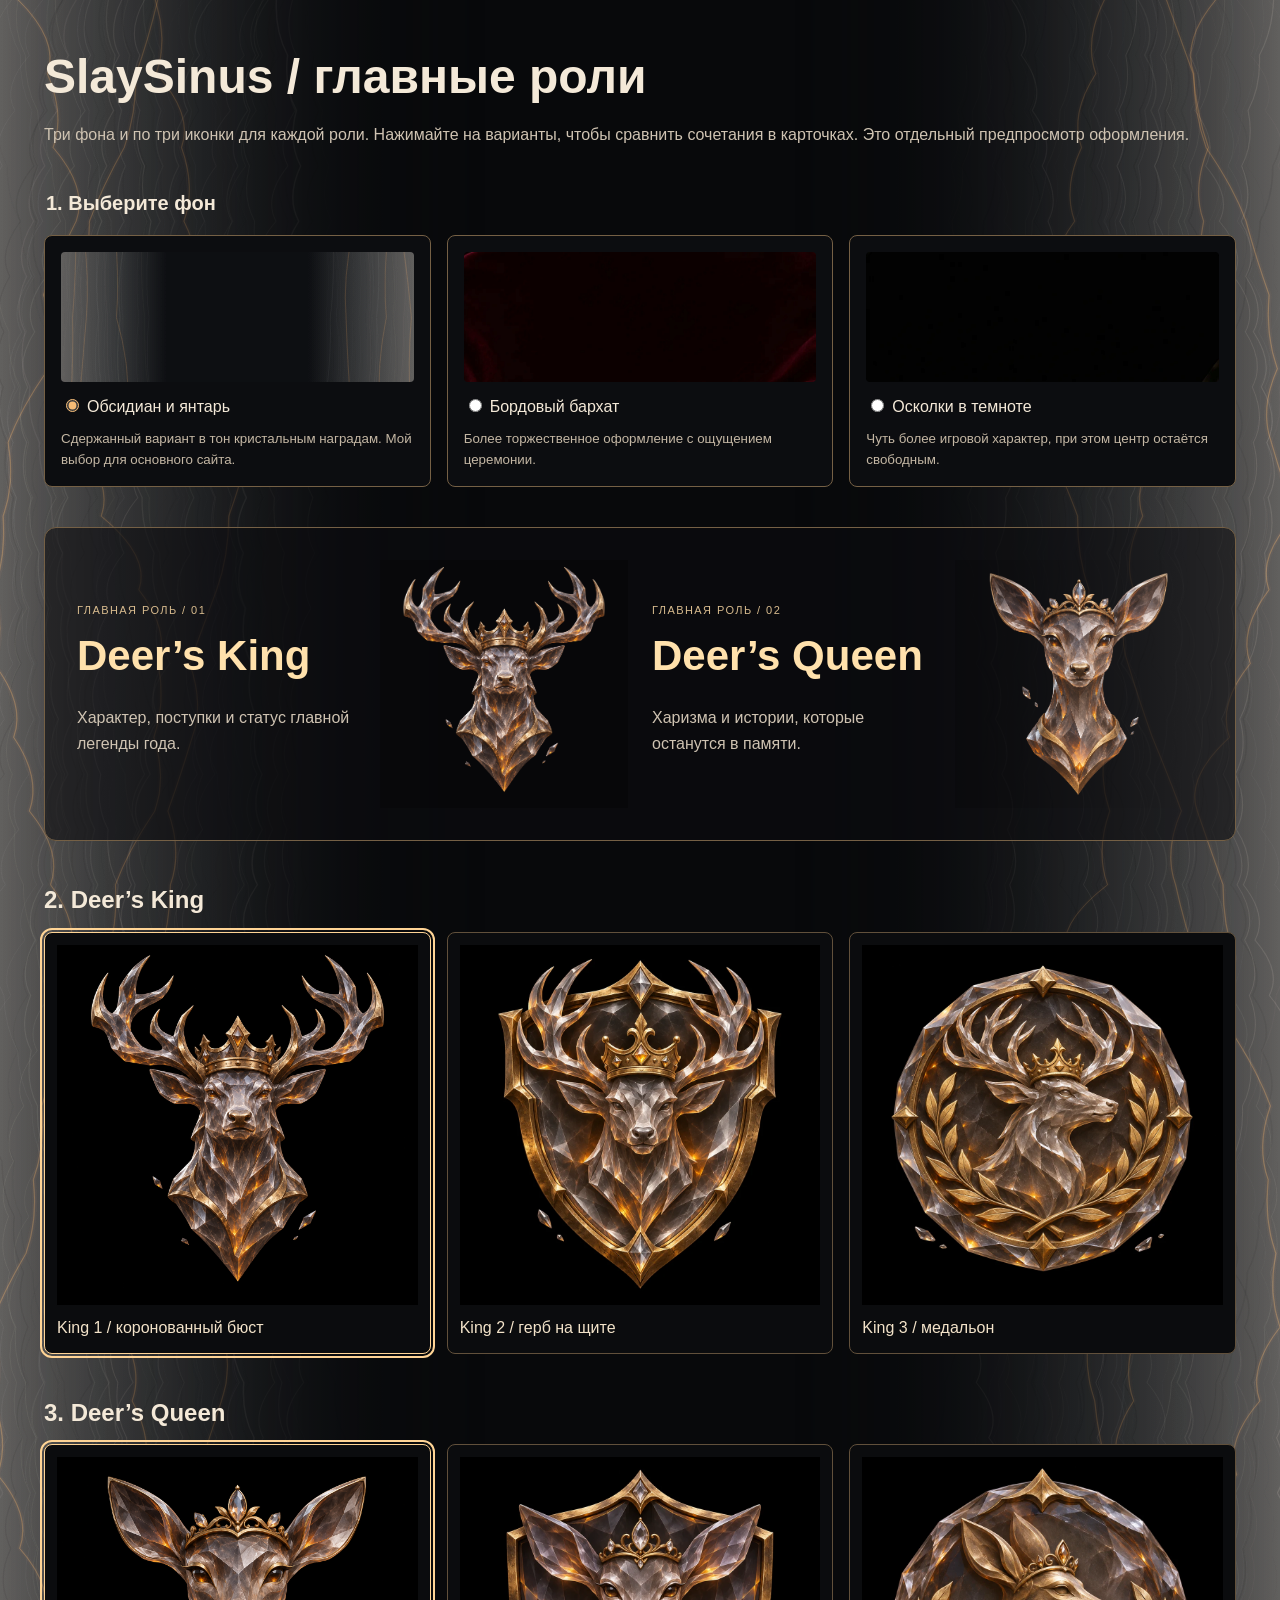
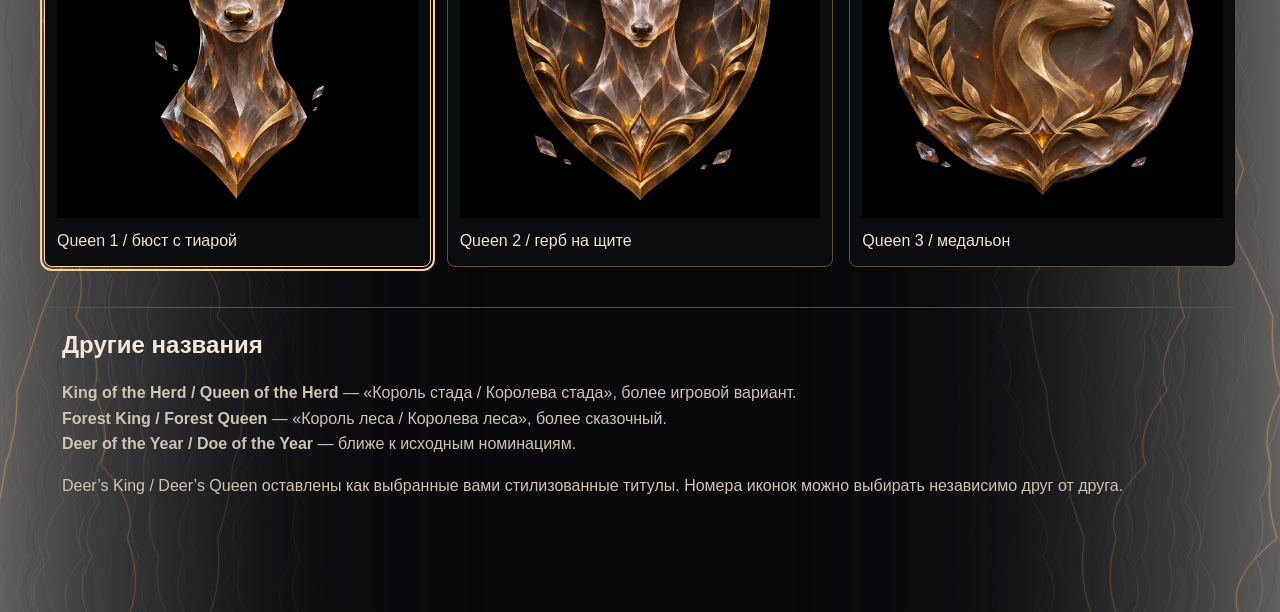
==== slaysinus/materials/royal-options/index.html @ a183682e "Обновление проекта SlaySinus" ====
<!doctype html>
<html lang="ru"><head><meta charset="utf-8"><meta name="viewport" content="width=device-width,initial-scale=1"><title>SlaySinus — варианты оформления</title>
<style>
*{box-sizing:border-box}body{margin:0;color:#f4e9d8;background:linear-gradient(#08090b99,#08090bcc),var(--paper) center top/cover fixed,#08090b;font-family:Arial,sans-serif;line-height:1.6}main{max-width:1240px;margin:auto;padding:48px 24px 80px}h1{font-size:clamp(28px,5vw,48px);line-height:1.2;margin:0 0 16px}h2{font-size:24px;margin:0 0 12px}p{color:#cfc3b2}fieldset{border:0;padding:0;margin:40px 0}legend{font-size:20px;font-weight:700;margin-bottom:16px}.backgrounds,.icons{display:grid;grid-template-columns:repeat(3,minmax(0,1fr));gap:16px}.background{display:block;padding:16px;border:1px solid #756045;border-radius:8px;background:#0c0d10;cursor:pointer}.background img{display:block;width:100%;height:130px;object-fit:cover;margin-bottom:12px;border-radius:4px}.background input{accent-color:#f5bb76;margin-right:8px}.background small{display:block;color:#c4b7a4;margin-top:8px}.pair{display:grid;grid-template-columns:1fr 1fr;gap:24px;margin:40px 0;padding:32px;border:1px solid #756045;border-radius:12px;background:#0c0d1099}.role{min-width:0;display:grid;grid-template-columns:1fr 45%;align-items:center;gap:16px}.role h2{font-size:clamp(25px,3.5vw,42px);color:#ffe1ac}.role img{width:100%;aspect-ratio:1;object-fit:contain;mix-blend-mode:screen}.role span{font-size:11px;text-transform:uppercase;letter-spacing:.13em;color:#d9bc8f}.icon-option{display:block;width:100%;border:1px solid #61503b;border-radius:8px;background:#0b0c0e;color:#f3e3c9;padding:12px;text-align:left;cursor:pointer;font:inherit}.icon-option img{display:block;width:100%;aspect-ratio:1;object-fit:contain}.icon-option[aria-pressed=true]{border-color:#ffd495;outline:2px solid #ffd495;outline-offset:2px}.icon-option span{display:block;margin-top:10px}button:focus-visible,input:focus-visible,a:focus-visible{outline:3px solid #ffce8a;outline-offset:4px}.download{color:#efc18a}.note{padding:18px;border-top:1px solid #655039;margin-top:40px}section{margin-top:40px}@media(max-width:600px){main{padding:32px 20px}.backgrounds{grid-template-columns:1fr}.pair{grid-template-columns:1fr;padding:20px;gap:24px}.icons{gap:8px}.icon-option{padding:6px;font-size:12px}.role h2{font-size:30px}.background img{height:140px}}
</style><style>body{background:#08090b;isolation:isolate}body::before{content:"";position:fixed;inset:0;z-index:-1;pointer-events:none;background:linear-gradient(#08090b1a,#08090b33),var(--paper) center/100% 100% no-repeat;filter:brightness(3.5) saturate(1.18)}.background img{filter:brightness(3.5) saturate(1.18)}</style><style>body{position:relative;min-height:100vh}body::before{position:absolute;background:var(--paper) center top/100% 100% no-repeat;filter:brightness(1.65);-webkit-mask-image:linear-gradient(to right,#000,rgba(0,0,0,.4) 20%,transparent 38%,transparent 62%,rgba(0,0,0,.4) 80%,#000);mask-image:linear-gradient(to right,#000,rgba(0,0,0,.4) 20%,transparent 38%,transparent 62%,rgba(0,0,0,.4) 80%,#000)}.background img{filter:brightness(1.65)}</style></head><body><main>
<h1>SlaySinus / главные роли</h1><p>Три фона и по три иконки для каждой роли. Нажимайте на варианты, чтобы сравнить сочетания в карточках. Это отдельный предпросмотр оформления.</p>
<fieldset><legend>1. Выберите фон</legend><div class="backgrounds">
<label class="background"><img src="../../site/assets/design-options/obsidian-continuous.svg" alt="Тёмный камень с янтарными прожилками"><input name="background" type="radio" value="stone" checked>Обсидиан и янтарь<small>Сдержанный вариант в тон кристальным наградам. Мой выбор для основного сайта.</small></label>
<label class="background"><img src="../../site/assets/design-options/background-burgundy.webp" alt="Тёмная бордовая ткань"><input name="background" type="radio" value="burgundy">Бордовый бархат<small>Более торжественное оформление с ощущением церемонии.</small></label>
<label class="background"><img src="../../site/assets/design-options/background-shards.webp" alt="Редкие кристальные осколки на чёрном фоне"><input name="background" type="radio" value="shards">Осколки в темноте<small>Чуть более игровой характер, при этом центр остаётся свободным.</small></label>
</div></fieldset>
<div class="pair" aria-label="Предпросмотр главных ролей"><article class="role"><div><span>Главная роль / 01</span><h2>Deer’s King</h2><p>Характер, поступки и статус главной легенды года.</p></div><img id="king-preview" src="../../site/assets/design-options/king-1-hq.webp" alt="Иконка Deer’s King"></article><article class="role"><div><span>Главная роль / 02</span><h2>Deer’s Queen</h2><p>Харизма и истории, которые останутся в памяти.</p></div><img id="queen-preview" src="../../site/assets/design-options/queen-1-hq.webp" alt="Иконка Deer’s Queen"></article></div>
<section aria-labelledby="king-title"><h2 id="king-title">2. Deer’s King</h2><div class="icons">
<button class="icon-option" data-role="king" data-variant="1" aria-pressed="true"><img src="../../site/assets/design-options/king-1-hq.webp" alt=""><span>King 1 / коронованный бюст</span></button>
<button class="icon-option" data-role="king" data-variant="2" aria-pressed="false"><img src="../../site/assets/design-options/king-2.webp" alt=""><span>King 2 / герб на щите</span></button>
<button class="icon-option" data-role="king" data-variant="3" aria-pressed="false"><img src="../../site/assets/design-options/king-3.webp" alt=""><span>King 3 / медальон</span></button>
</div></section>
<section aria-labelledby="queen-title"><h2 id="queen-title">3. Deer’s Queen</h2><div class="icons">
<button class="icon-option" data-role="queen" data-variant="1" aria-pressed="true"><img src="../../site/assets/design-options/queen-1-hq.webp" alt=""><span>Queen 1 / бюст с тиарой</span></button>
<button class="icon-option" data-role="queen" data-variant="2" aria-pressed="false"><img src="../../site/assets/design-options/queen-2.webp" alt=""><span>Queen 2 / герб на щите</span></button>
<button class="icon-option" data-role="queen" data-variant="3" aria-pressed="false"><img src="../../site/assets/design-options/queen-3.webp" alt=""><span>Queen 3 / медальон</span></button>
</div></section>
<div class="note"><h2>Другие названия</h2><p><strong>King of the Herd / Queen of the Herd</strong> — «Король стада / Королева стада», более игровой вариант.<br><strong>Forest King / Forest Queen</strong> — «Король леса / Королева леса», более сказочный.<br><strong>Deer of the Year / Doe of the Year</strong> — ближе к исходным номинациям.</p><p>Deer’s King / Deer’s Queen оставлены как выбранные вами стилизованные титулы. Номера иконок можно выбирать независимо друг от друга.</p></div>
</main><script>
const root='../../site/assets/design-options/';
function background(value){document.body.style.setProperty('--paper',`url("${root}${value==='stone'?'obsidian-continuous.svg':`background-${value}.webp`}")`)}
background('stone');
document.querySelectorAll('[name=background]').forEach(input=>input.addEventListener('change',()=>background(input.value)));
document.querySelectorAll('[data-role]').forEach(button=>button.addEventListener('click',()=>{const role=button.dataset.role;document.querySelectorAll(`[data-role=${role}]`).forEach(b=>b.setAttribute('aria-pressed',String(b===button)));document.getElementById(role+'-preview').src=`${root}${role}-${button.dataset.variant}${button.dataset.variant==='1'?'-hq':''}.webp`;}));
</script></body></html>
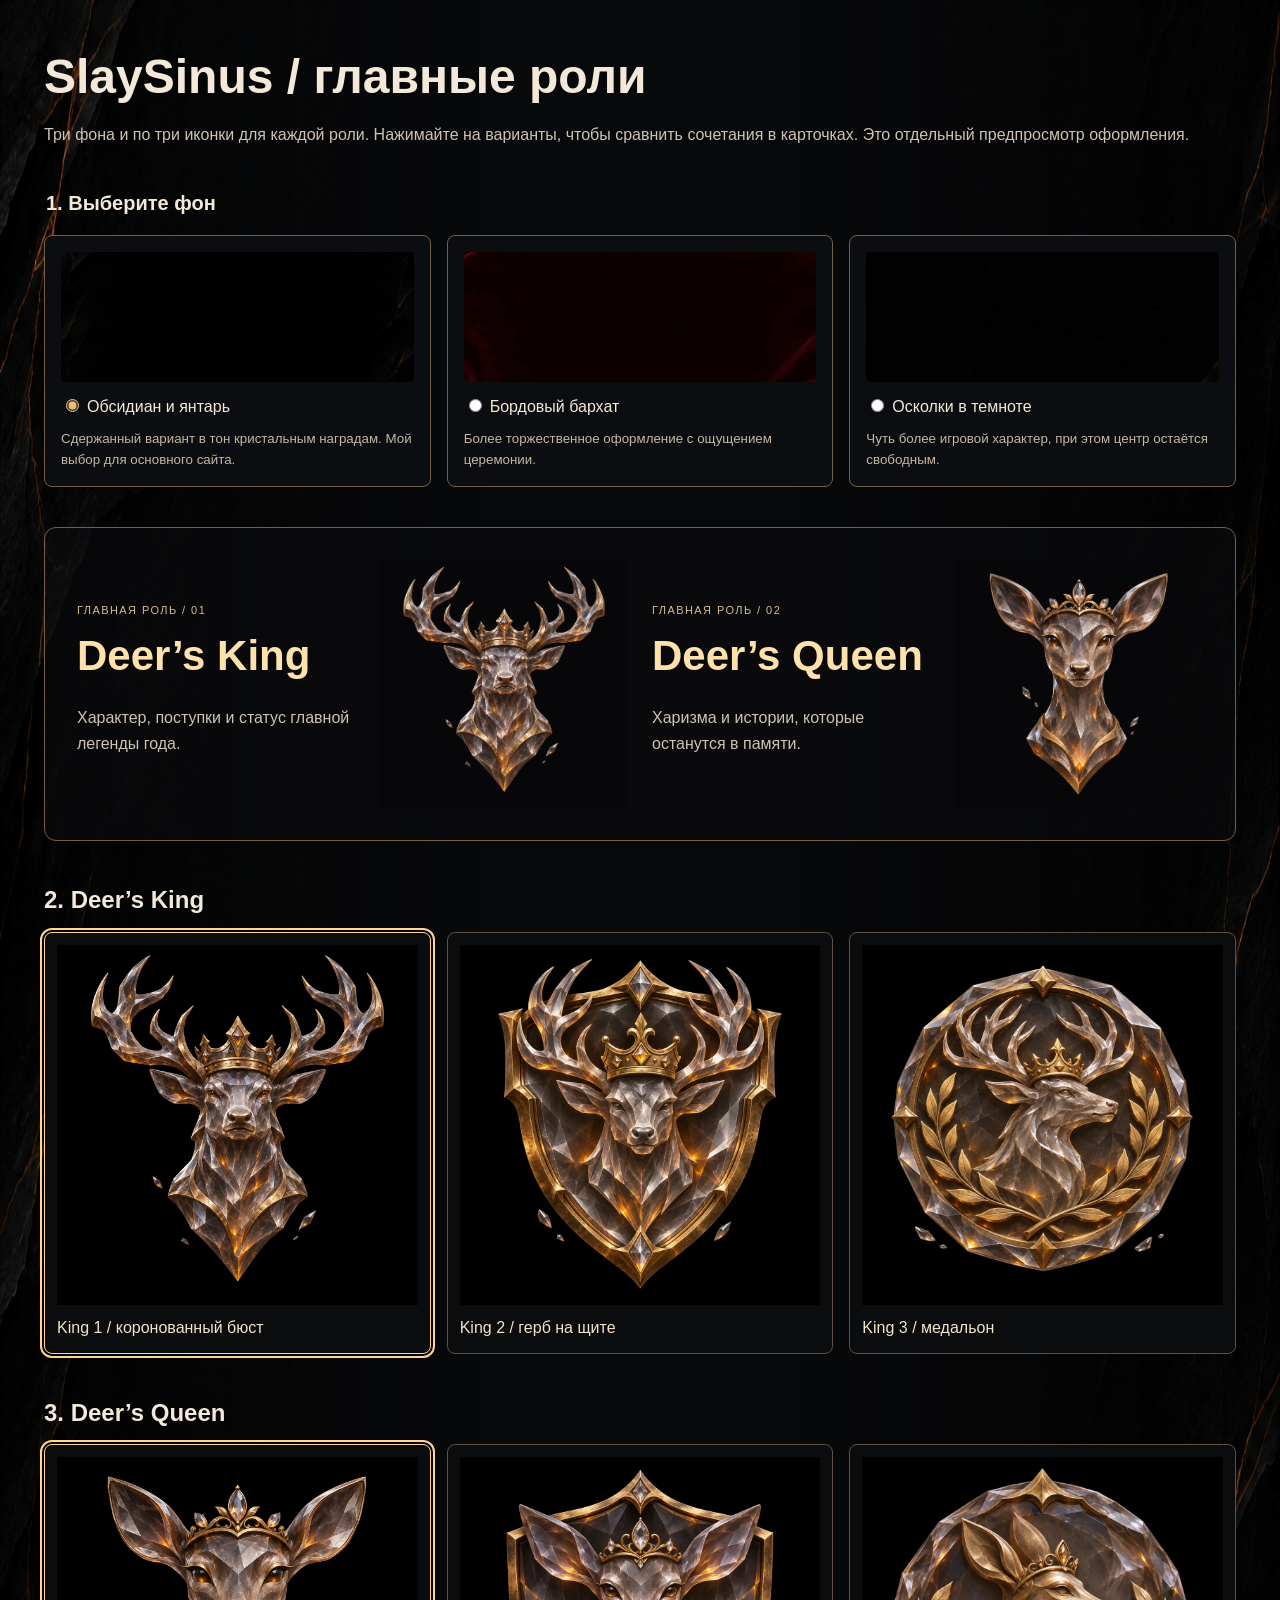
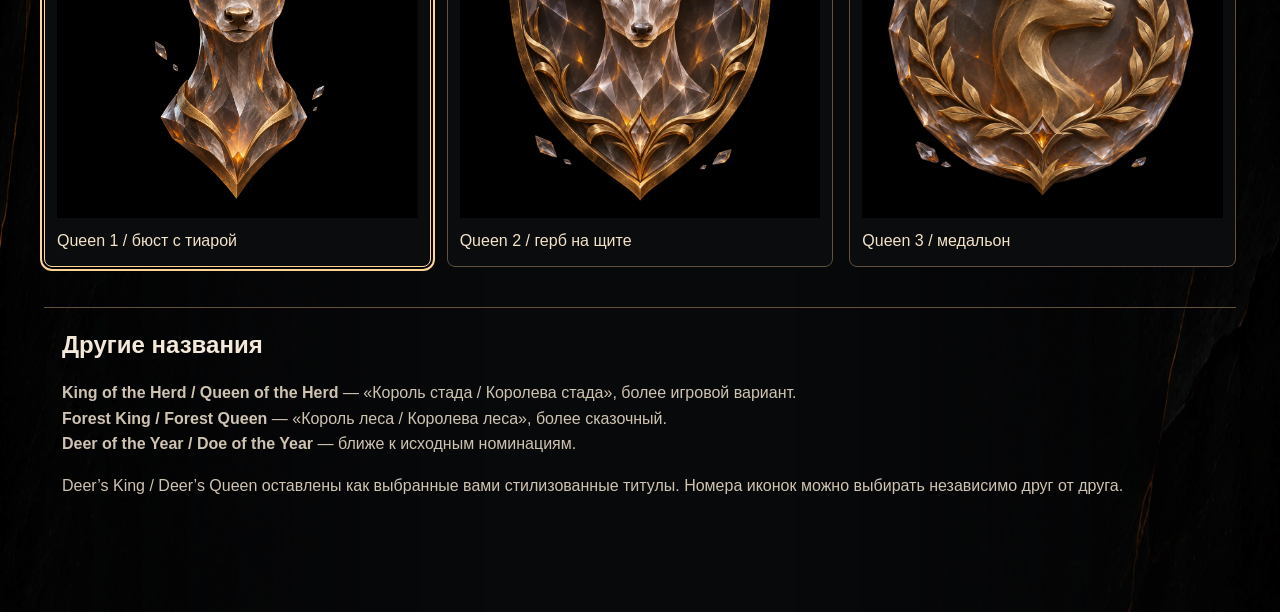
==== commit 365937e5: "obsid" ====
--- a/slaysinus/materials/royal-options/index.html
+++ b/slaysinus/materials/royal-options/index.html
@@ -5,7 +5,7 @@
 </style><style>body{background:#08090b;isolation:isolate}body::before{content:"";position:fixed;inset:0;z-index:-1;pointer-events:none;background:linear-gradient(#08090b1a,#08090b33),var(--paper) center/100% 100% no-repeat;filter:brightness(3.5) saturate(1.18)}.background img{filter:brightness(3.5) saturate(1.18)}</style><style>body{position:relative;min-height:100vh}body::before{position:absolute;background:var(--paper) center top/100% 100% no-repeat;filter:brightness(1.65);-webkit-mask-image:linear-gradient(to right,#000,rgba(0,0,0,.4) 20%,transparent 38%,transparent 62%,rgba(0,0,0,.4) 80%,#000);mask-image:linear-gradient(to right,#000,rgba(0,0,0,.4) 20%,transparent 38%,transparent 62%,rgba(0,0,0,.4) 80%,#000)}.background img{filter:brightness(1.65)}</style></head><body><main>
 <h1>SlaySinus / главные роли</h1><p>Три фона и по три иконки для каждой роли. Нажимайте на варианты, чтобы сравнить сочетания в карточках. Это отдельный предпросмотр оформления.</p>
 <fieldset><legend>1. Выберите фон</legend><div class="backgrounds">
-<label class="background"><img src="../../site/assets/design-options/obsidian-continuous.svg" alt="Тёмный камень с янтарными прожилками"><input name="background" type="radio" value="stone" checked>Обсидиан и янтарь<small>Сдержанный вариант в тон кристальным наградам. Мой выбор для основного сайта.</small></label>
+<label class="background"><img src="../../site/assets/design-options/background-stone-original-hq.png" alt="Тёмный камень с янтарными прожилками"><input name="background" type="radio" value="stone" checked>Обсидиан и янтарь<small>Сдержанный вариант в тон кристальным наградам. Мой выбор для основного сайта.</small></label>
 <label class="background"><img src="../../site/assets/design-options/background-burgundy.webp" alt="Тёмная бордовая ткань"><input name="background" type="radio" value="burgundy">Бордовый бархат<small>Более торжественное оформление с ощущением церемонии.</small></label>
 <label class="background"><img src="../../site/assets/design-options/background-shards.webp" alt="Редкие кристальные осколки на чёрном фоне"><input name="background" type="radio" value="shards">Осколки в темноте<small>Чуть более игровой характер, при этом центр остаётся свободным.</small></label>
 </div></fieldset>
@@ -23,7 +23,7 @@
 <div class="note"><h2>Другие названия</h2><p><strong>King of the Herd / Queen of the Herd</strong> — «Король стада / Королева стада», более игровой вариант.<br><strong>Forest King / Forest Queen</strong> — «Король леса / Королева леса», более сказочный.<br><strong>Deer of the Year / Doe of the Year</strong> — ближе к исходным номинациям.</p><p>Deer’s King / Deer’s Queen оставлены как выбранные вами стилизованные титулы. Номера иконок можно выбирать независимо друг от друга.</p></div>
 </main><script>
 const root='../../site/assets/design-options/';
-function background(value){document.body.style.setProperty('--paper',`url("${root}${value==='stone'?'obsidian-continuous.svg':`background-${value}.webp`}")`)}
+function background(value){document.body.style.setProperty('--paper',`url("${root}${value==='stone'?'background-stone-original-hq.png':`background-${value}.webp`}")`)}
 background('stone');
 document.querySelectorAll('[name=background]').forEach(input=>input.addEventListener('change',()=>background(input.value)));
 document.querySelectorAll('[data-role]').forEach(button=>button.addEventListener('click',()=>{const role=button.dataset.role;document.querySelectorAll(`[data-role=${role}]`).forEach(b=>b.setAttribute('aria-pressed',String(b===button)));document.getElementById(role+'-preview').src=`${root}${role}-${button.dataset.variant}${button.dataset.variant==='1'?'-hq':''}.webp`;}));
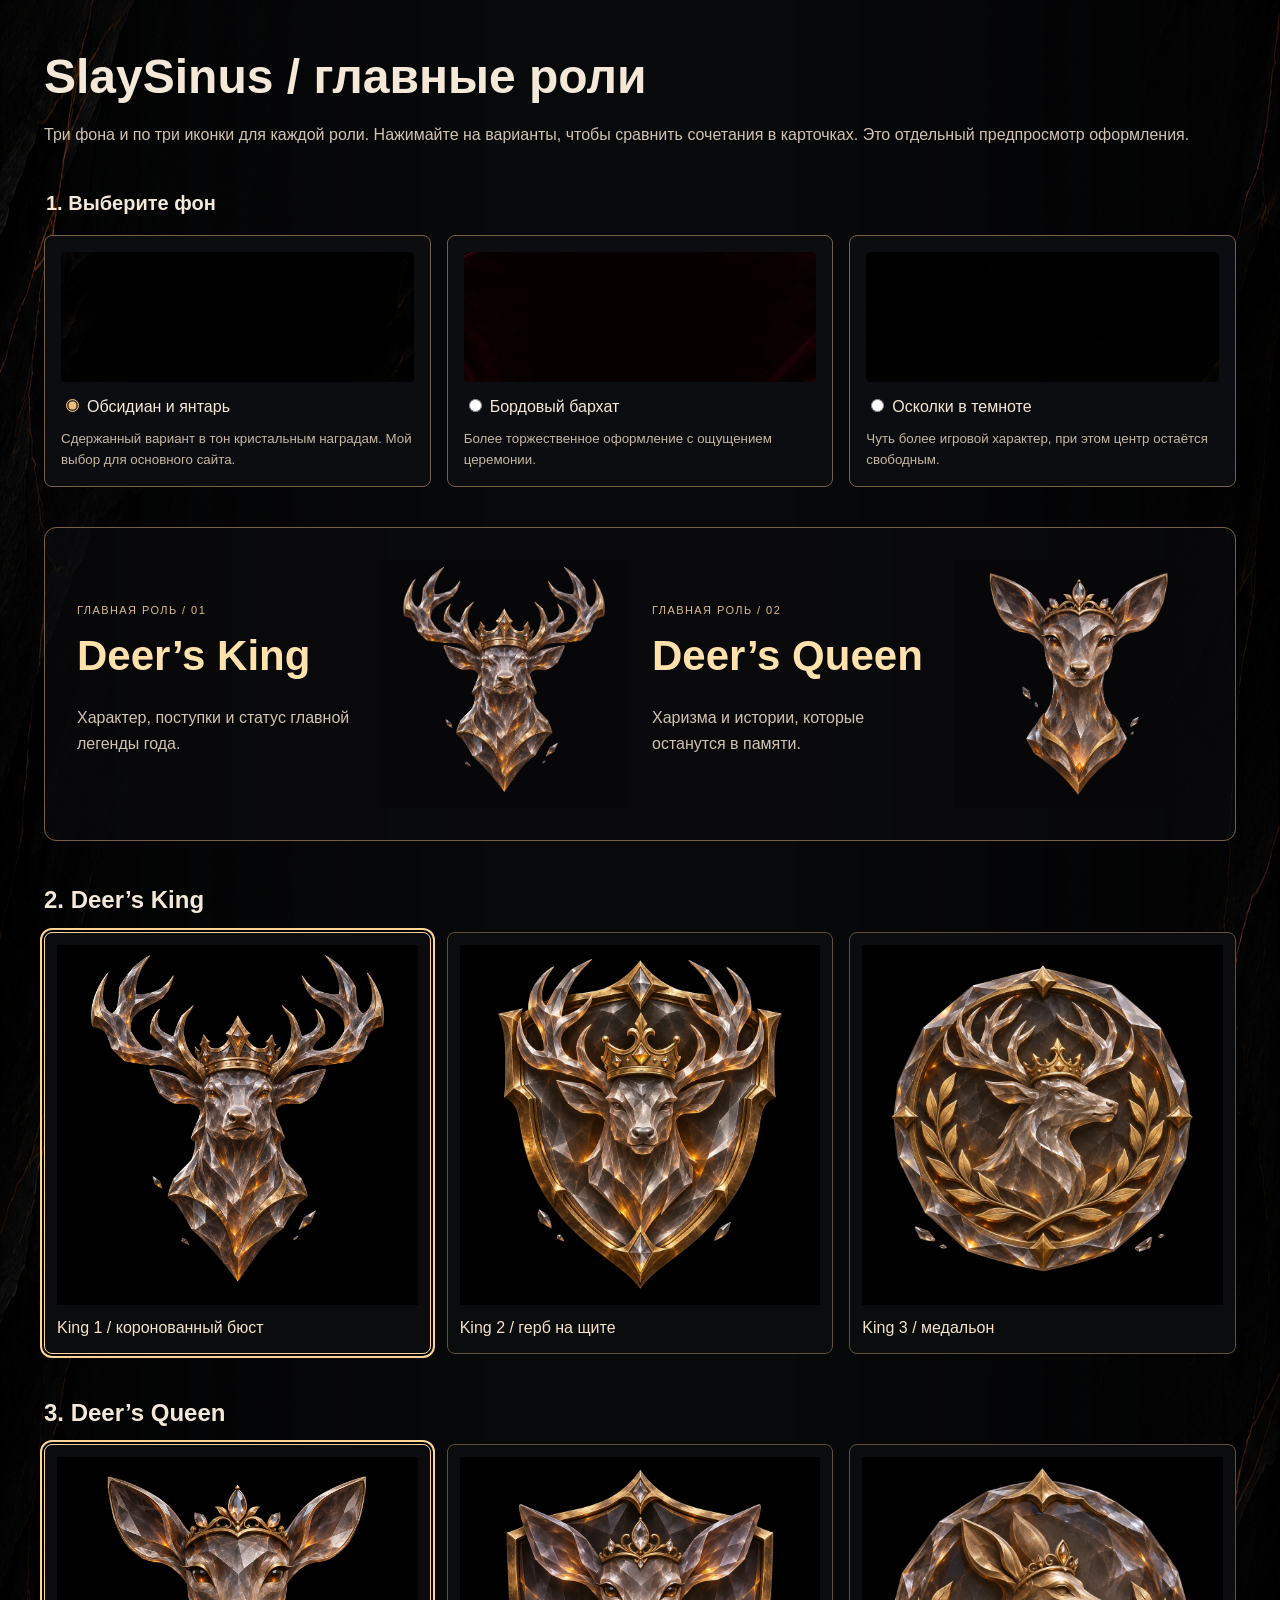
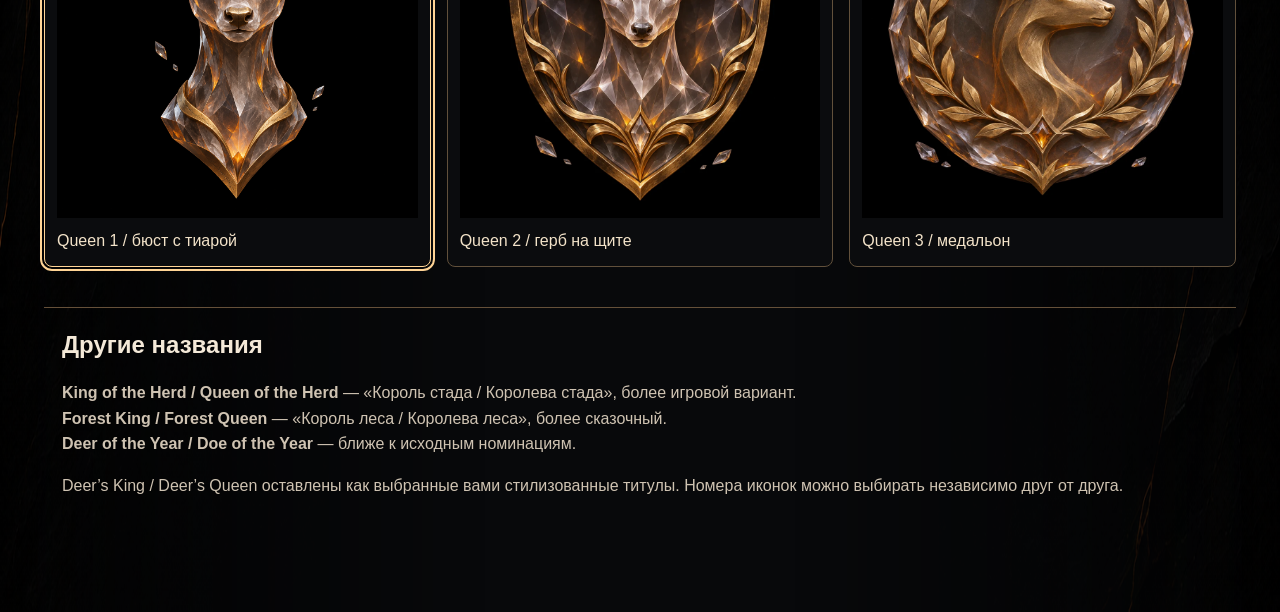
==== commit b2f5b816: "123123" ====
--- a/slaysinus/materials/royal-options/index.html
+++ b/slaysinus/materials/royal-options/index.html
@@ -2,10 +2,10 @@
 <html lang="ru"><head><meta charset="utf-8"><meta name="viewport" content="width=device-width,initial-scale=1"><title>SlaySinus — варианты оформления</title>
 <style>
 *{box-sizing:border-box}body{margin:0;color:#f4e9d8;background:linear-gradient(#08090b99,#08090bcc),var(--paper) center top/cover fixed,#08090b;font-family:Arial,sans-serif;line-height:1.6}main{max-width:1240px;margin:auto;padding:48px 24px 80px}h1{font-size:clamp(28px,5vw,48px);line-height:1.2;margin:0 0 16px}h2{font-size:24px;margin:0 0 12px}p{color:#cfc3b2}fieldset{border:0;padding:0;margin:40px 0}legend{font-size:20px;font-weight:700;margin-bottom:16px}.backgrounds,.icons{display:grid;grid-template-columns:repeat(3,minmax(0,1fr));gap:16px}.background{display:block;padding:16px;border:1px solid #756045;border-radius:8px;background:#0c0d10;cursor:pointer}.background img{display:block;width:100%;height:130px;object-fit:cover;margin-bottom:12px;border-radius:4px}.background input{accent-color:#f5bb76;margin-right:8px}.background small{display:block;color:#c4b7a4;margin-top:8px}.pair{display:grid;grid-template-columns:1fr 1fr;gap:24px;margin:40px 0;padding:32px;border:1px solid #756045;border-radius:12px;background:#0c0d1099}.role{min-width:0;display:grid;grid-template-columns:1fr 45%;align-items:center;gap:16px}.role h2{font-size:clamp(25px,3.5vw,42px);color:#ffe1ac}.role img{width:100%;aspect-ratio:1;object-fit:contain;mix-blend-mode:screen}.role span{font-size:11px;text-transform:uppercase;letter-spacing:.13em;color:#d9bc8f}.icon-option{display:block;width:100%;border:1px solid #61503b;border-radius:8px;background:#0b0c0e;color:#f3e3c9;padding:12px;text-align:left;cursor:pointer;font:inherit}.icon-option img{display:block;width:100%;aspect-ratio:1;object-fit:contain}.icon-option[aria-pressed=true]{border-color:#ffd495;outline:2px solid #ffd495;outline-offset:2px}.icon-option span{display:block;margin-top:10px}button:focus-visible,input:focus-visible,a:focus-visible{outline:3px solid #ffce8a;outline-offset:4px}.download{color:#efc18a}.note{padding:18px;border-top:1px solid #655039;margin-top:40px}section{margin-top:40px}@media(max-width:600px){main{padding:32px 20px}.backgrounds{grid-template-columns:1fr}.pair{grid-template-columns:1fr;padding:20px;gap:24px}.icons{gap:8px}.icon-option{padding:6px;font-size:12px}.role h2{font-size:30px}.background img{height:140px}}
-</style><style>body{background:#08090b;isolation:isolate}body::before{content:"";position:fixed;inset:0;z-index:-1;pointer-events:none;background:linear-gradient(#08090b1a,#08090b33),var(--paper) center/100% 100% no-repeat;filter:brightness(3.5) saturate(1.18)}.background img{filter:brightness(3.5) saturate(1.18)}</style><style>body{position:relative;min-height:100vh}body::before{position:absolute;background:var(--paper) center top/100% 100% no-repeat;filter:brightness(1.65);-webkit-mask-image:linear-gradient(to right,#000,rgba(0,0,0,.4) 20%,transparent 38%,transparent 62%,rgba(0,0,0,.4) 80%,#000);mask-image:linear-gradient(to right,#000,rgba(0,0,0,.4) 20%,transparent 38%,transparent 62%,rgba(0,0,0,.4) 80%,#000)}.background img{filter:brightness(1.65)}</style></head><body><main>
+</style><style>body{background:#08090b;isolation:isolate}body::before{content:"";position:fixed;inset:0;z-index:-1;pointer-events:none;background:linear-gradient(#08090b1a,#08090b33),var(--paper) center/100% 100% no-repeat;filter:brightness(3.5) saturate(1.18)}.background img{filter:brightness(3.5) saturate(1.18)}</style><style>body{position:relative;min-height:100vh}body::before{position:absolute;background:var(--paper) center top/100% 100% no-repeat;filter:brightness(1.65);-webkit-mask-image:linear-gradient(to right,#000,rgba(0,0,0,.4) 20%,transparent 38%,transparent 62%,rgba(0,0,0,.4) 80%,#000);mask-image:linear-gradient(to right,#000,rgba(0,0,0,.4) 20%,transparent 38%,transparent 62%,rgba(0,0,0,.4) 80%,#000)}.background img{filter:brightness(1.65)}</style><style>body::before,.background img{filter:none!important}</style></head><body><main>
 <h1>SlaySinus / главные роли</h1><p>Три фона и по три иконки для каждой роли. Нажимайте на варианты, чтобы сравнить сочетания в карточках. Это отдельный предпросмотр оформления.</p>
 <fieldset><legend>1. Выберите фон</legend><div class="backgrounds">
-<label class="background"><img src="../../site/assets/design-options/background-stone-original-hq.png" alt="Тёмный камень с янтарными прожилками"><input name="background" type="radio" value="stone" checked>Обсидиан и янтарь<small>Сдержанный вариант в тон кристальным наградам. Мой выбор для основного сайта.</small></label>
+<label class="background"><img src="../../site/assets/design-options/background-stone-upscaled-4x.webp" alt="Тёмный камень с янтарными прожилками"><input name="background" type="radio" value="stone" checked>Обсидиан и янтарь<small>Сдержанный вариант в тон кристальным наградам. Мой выбор для основного сайта.</small></label>
 <label class="background"><img src="../../site/assets/design-options/background-burgundy.webp" alt="Тёмная бордовая ткань"><input name="background" type="radio" value="burgundy">Бордовый бархат<small>Более торжественное оформление с ощущением церемонии.</small></label>
 <label class="background"><img src="../../site/assets/design-options/background-shards.webp" alt="Редкие кристальные осколки на чёрном фоне"><input name="background" type="radio" value="shards">Осколки в темноте<small>Чуть более игровой характер, при этом центр остаётся свободным.</small></label>
 </div></fieldset>
@@ -23,7 +23,7 @@
 <div class="note"><h2>Другие названия</h2><p><strong>King of the Herd / Queen of the Herd</strong> — «Король стада / Королева стада», более игровой вариант.<br><strong>Forest King / Forest Queen</strong> — «Король леса / Королева леса», более сказочный.<br><strong>Deer of the Year / Doe of the Year</strong> — ближе к исходным номинациям.</p><p>Deer’s King / Deer’s Queen оставлены как выбранные вами стилизованные титулы. Номера иконок можно выбирать независимо друг от друга.</p></div>
 </main><script>
 const root='../../site/assets/design-options/';
-function background(value){document.body.style.setProperty('--paper',`url("${root}${value==='stone'?'background-stone-original-hq.png':`background-${value}.webp`}")`)}
+function background(value){document.body.style.setProperty('--paper',`url("${root}${value==='stone'?'background-stone-upscaled-4x.webp':`background-${value}.webp`}")`)}
 background('stone');
 document.querySelectorAll('[name=background]').forEach(input=>input.addEventListener('change',()=>background(input.value)));
 document.querySelectorAll('[data-role]').forEach(button=>button.addEventListener('click',()=>{const role=button.dataset.role;document.querySelectorAll(`[data-role=${role}]`).forEach(b=>b.setAttribute('aria-pressed',String(b===button)));document.getElementById(role+'-preview').src=`${root}${role}-${button.dataset.variant}${button.dataset.variant==='1'?'-hq':''}.webp`;}));
